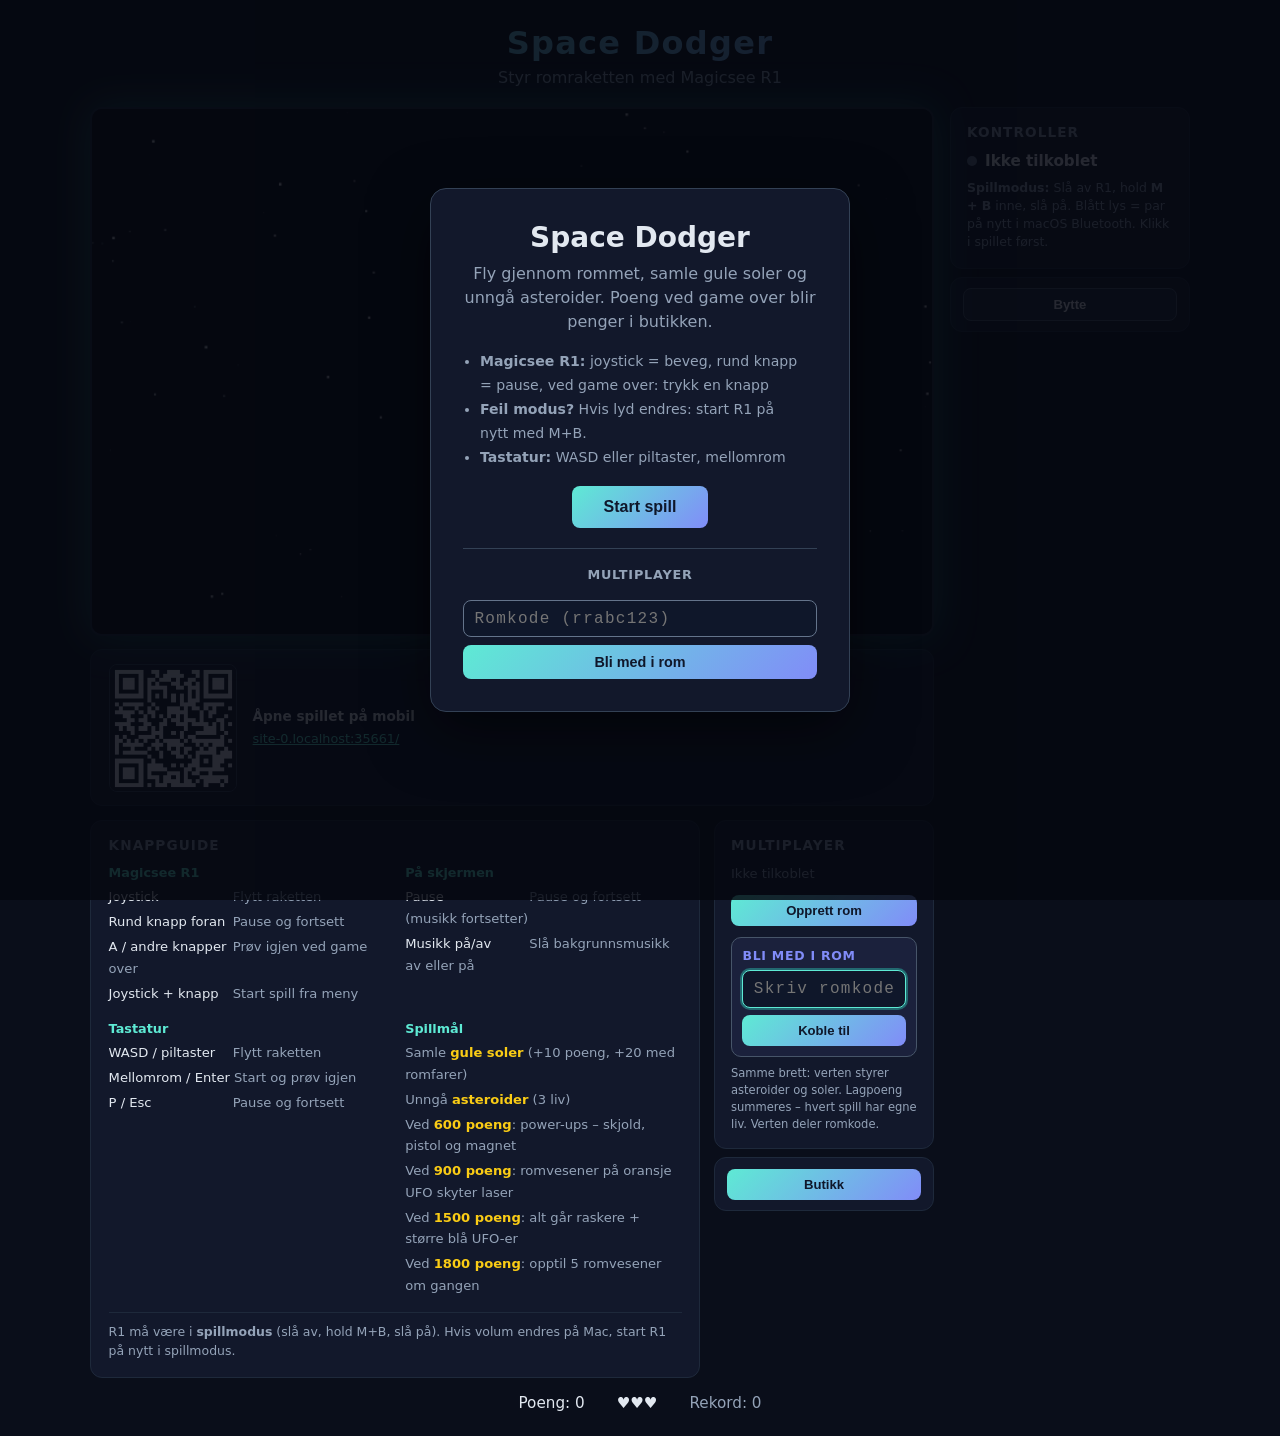
==== index.html @ a603c19e "Add power-ups from 600 points: shield, gun, and magnet. Falling pickups grant temporary shield, auto" ====
<!DOCTYPE html>
<html lang="no">
<head>
  <meta charset="UTF-8" />
  <meta name="viewport" content="width=device-width, initial-scale=1.0" />
  <title>Space Dodger – Magicsee R1</title>
  <link rel="stylesheet" href="style.css" />
</head>
<body>
  <div id="app">
    <header>
      <h1>Space Dodger</h1>
      <p class="tagline">Styr romraketten med Magicsee R1</p>
    </header>

    <div class="game-wrap">
      <div class="game-column">
        <div class="canvas-stage">
          <canvas id="game" width="800" height="500" aria-label="Spillflate"></canvas>
          <div id="touch-controls" class="touch-controls" aria-label="Touch-kontroller">
            <div class="touch-cluster touch-cluster-corner">
              <button type="button" class="touch-btn" data-dir="up" aria-label="Opp">↑</button>
              <button type="button" class="touch-btn" data-dir="left" aria-label="Venstre">←</button>
              <button type="button" class="touch-btn" data-dir="right" aria-label="Høyre">→</button>
              <button type="button" class="touch-btn" data-dir="down" aria-label="Ned">↓</button>
            </div>
          </div>
          <div class="canvas-controls">
            <button id="music-btn" type="button" class="canvas-btn hidden" aria-label="Slå av musikk">Musikk på</button>
            <button id="pause-btn" type="button" class="canvas-btn hidden" aria-label="Pause spill">Pause</button>
          </div>
        </div>

        <section class="qr-section" aria-label="QR-kode til spillet">
          <canvas id="qr-canvas" width="128" height="128"></canvas>
          <img id="qr-img" class="qr-img hidden" width="128" height="128" alt="QR-kode til spillet" />
          <div class="qr-text">
            <p class="qr-title">Åpne spillet på mobil</p>
            <a id="game-url" class="qr-link" href="https://maxeengel.github.io/space-dodger/" target="_blank" rel="noopener">maxeengel.github.io/space-dodger</a>
          </div>
        </section>

        <div class="guide-mp-row">
        <section class="controls-guide" aria-label="Knappforklaring">
          <h2>Knappguide</h2>
          <div class="guide-grid">
            <div class="guide-block">
              <h3>Magicsee R1</h3>
              <ul>
                <li><span class="key">Joystick</span> Flytt raketten</li>
                <li><span class="key">Rund knapp foran</span> Pause og fortsett</li>
                <li><span class="key">A / andre knapper</span> Prøv igjen ved game over</li>
                <li><span class="key">Joystick + knapp</span> Start spill fra meny</li>
              </ul>
            </div>
            <div class="guide-block">
              <h3>På skjermen</h3>
              <ul>
                <li><span class="key">Pause</span> Pause og fortsett (musikk fortsetter)</li>
                <li><span class="key">Musikk på/av</span> Slå bakgrunnsmusikk av eller på</li>
              </ul>
            </div>
            <div class="guide-block">
              <h3>Tastatur</h3>
              <ul>
                <li><span class="key">WASD / piltaster</span> Flytt raketten</li>
                <li><span class="key">Mellomrom / Enter</span> Start og prøv igjen</li>
                <li><span class="key">P / Esc</span> Pause og fortsett</li>
              </ul>
            </div>
            <div class="guide-block touch-guide">
              <h3>iPad og mobil</h3>
              <ul>
                <li><span class="key">Nedre høyre hjørne</span> Fire piler (↑ ← → ↓)</li>
                <li>Vises automatisk på touch-skjerm</li>
                <li><span class="key">Bytte</span> Slå piler på/av på skjermen</li>
              </ul>
            </div>
            <div class="guide-block">
              <h3>Spillmål</h3>
              <ul>
                <li>Samle <strong>gule soler</strong> (+10 poeng, +20 med romfarer)</li>
                <li>Unngå <strong>asteroider</strong> (3 liv)</li>
                <li>Ved <strong>600 poeng</strong>: power-ups – skjold, pistol og magnet</li>
                <li>Ved <strong>900 poeng</strong>: romvesener på oransje UFO skyter laser</li>
                <li>Ved <strong>1500 poeng</strong>: alt går raskere + større blå UFO-er</li>
                <li>Ved <strong>1800 poeng</strong>: opptil 5 romvesener om gangen</li>
              </ul>
            </div>
          </div>
          <p class="guide-note">
            R1 må være i <strong>spillmodus</strong> (slå av, hold M+B, slå på). Hvis volum endres på Mac, start R1 på nytt i spillmodus.
          </p>
        </section>

        <div class="mp-shop-column">
        <aside class="multiplayer-panel panel" aria-label="Multiplayer">
          <h2>Multiplayer</h2>
          <p id="mp-status" class="mp-status">Ikke tilkoblet</p>
          <div class="mp-actions">
            <button id="mp-host-btn" type="button" class="mp-btn mp-btn-primary">Opprett rom</button>
          </div>
          <div id="mp-join-form" class="mp-join-form">
            <p class="mp-join-label">Bli med i rom</p>
            <input
              id="mp-room-input"
              type="text"
              placeholder="Skriv romkode (f.eks. rrabc123)"
              autocomplete="off"
              autocapitalize="off"
              spellcheck="false"
            />
            <button id="mp-connect-btn" type="button" class="mp-btn mp-btn-primary">Koble til</button>
          </div>
          <div id="mp-room-box" class="mp-room-box">
            <p class="mp-room-label">Din romkode:</p>
            <input id="mp-room-code-input" class="mp-room-code-input" type="text" readonly aria-label="Romkode" />
            <p id="mp-room-code" class="mp-room-code-fallback" aria-hidden="true">—</p>
            <button id="mp-copy-code-btn" type="button" class="mp-btn mp-btn-primary">Kopier romkode</button>
            <button id="mp-copy-btn" type="button" class="mp-btn">Kopier invitasjonslenke</button>
          </div>
          <button id="mp-leave-btn" type="button" class="mp-btn mp-btn-ghost hidden">Forlat rom</button>
          <p class="mp-hint">Samme brett: verten styrer asteroider og soler. Lagpoeng summeres – hvert spill har egne liv. Verten deler romkode.</p>
        </aside>
        <aside class="shop-panel panel" aria-label="Butikk">
          <button id="shop-open-btn" type="button" class="mp-btn mp-btn-primary">Butikk</button>
        </aside>
        </div>
        </div>
      </div>

      <div class="controller-column">
        <aside id="controller-panel" class="panel">
          <h2>Kontroller</h2>
          <div id="pad-status" class="status disconnected">
            <span class="dot"></span>
            <span id="pad-label">Ikke tilkoblet</span>
          </div>
          <p id="pad-warning" class="warning hidden"></p>
          <p id="pad-hint" class="hint">
            <strong>Spillmodus:</strong> Slå av R1, hold <strong>M + B</strong> inne, slå på.
            Blått lys = par på nytt i macOS Bluetooth. Klikk i spillet først.
          </p>
          <div id="pad-input" class="pad-input hidden">
            <div class="stick-viz">
              <div id="stick-dot"></div>
            </div>
            <div id="btn-row" class="btn-row"></div>
            <pre id="pad-debug" class="pad-debug"></pre>
          </div>
        </aside>
        <div class="touch-swap-panel panel" aria-label="Piler på skjerm">
          <button
            id="shop-swap-btn"
            type="button"
            class="mp-btn"
            aria-pressed="false"
            title="Slå på piltaster på spillskjermen"
          >
            Bytte
          </button>
        </div>
      </div>
    </div>

    <div id="shop-overlay" class="overlay hidden" aria-hidden="true">
      <div class="card shop-card">
        <h2>Butikk</h2>
        <p id="shop-intro" class="shop-intro">
          Kjøp rakettfarger og andre ting med penger fra dine egne poeng (i multiplayer telles kun det du samler).
        </p>
        <p class="shop-balance">Dine penger: <strong id="shop-coins">0</strong></p>
        <p id="shop-message" class="shop-message" role="status" aria-live="polite"></p>
        <ul id="shop-items-list" class="shop-items" aria-label="Varer"></ul>
        <button id="shop-close-btn" type="button" class="mp-btn shop-close-btn">Lukk</button>
      </div>
    </div>

    <div id="overlay" class="overlay">
      <div class="card">
        <h2 id="overlay-title">Space Dodger</h2>
        <p id="overlay-text">
          Fly gjennom rommet, samle gule soler og unngå asteroider. Poeng ved game over blir penger i butikken.
        </p>
        <ul class="controls-list">
          <li><strong>Magicsee R1:</strong> joystick = beveg, rund knapp = pause, ved game over: trykk en knapp</li>
          <li><strong>Feil modus?</strong> Hvis lyd endres: start R1 på nytt med M+B.</li>
          <li><strong>Tastatur:</strong> WASD eller piltaster, mellomrom</li>
        </ul>
        <button id="start-btn" type="button">Start spill</button>
        <div class="overlay-mp">
          <p class="overlay-mp-title">Multiplayer</p>
          <input
            id="mp-room-input-overlay"
            type="text"
            placeholder="Romkode (rrabc123)"
            autocomplete="off"
            autocapitalize="off"
            spellcheck="false"
          />
          <button id="mp-connect-btn-overlay" type="button" class="overlay-mp-btn">Bli med i rom</button>
        </div>
      </div>
    </div>

    <footer>
      <span id="score-display">Poeng: 0</span>
      <span id="lives-display">♥♥♥</span>
      <span id="high-display">Rekord: 0</span>
    </footer>
  </div>

  <script src="vendor/qrcode.min.js"></script>
  <script src="vendor/peerjs.min.js"></script>
  <script src="audio.js"></script>
  <script src="qr.js"></script>
  <script src="multiplayer.js"></script>
  <script src="shop.js?v=bruk"></script>
  <script src="game.js?v=powerups"></script>
</body>
</html>
---- style.css ----
* {
  box-sizing: border-box;
  margin: 0;
  padding: 0;
}

:root {
  --bg: #0a0e1a;
  --panel: #12182b;
  --accent: #5eead4;
  --accent-dim: #2dd4bf66;
  --danger: #f87171;
  --text: #e2e8f0;
  --muted: #94a3b8;
  --connected: #4ade80;
  --disconnected: #64748b;
}

body {
  font-family: "Segoe UI", system-ui, -apple-system, sans-serif;
  background: var(--bg);
  color: var(--text);
  min-height: 100vh;
  display: flex;
  justify-content: center;
  padding: 1.5rem;
}

#app {
  width: 100%;
  max-width: 1100px;
}

header {
  text-align: center;
  margin-bottom: 1.25rem;
}

header h1 {
  font-size: 2rem;
  font-weight: 700;
  letter-spacing: 0.04em;
  background: linear-gradient(135deg, var(--accent), #818cf8);
  -webkit-background-clip: text;
  -webkit-text-fill-color: transparent;
  background-clip: text;
}

.tagline {
  color: var(--muted);
  margin-top: 0.35rem;
}

.game-wrap {
  display: grid;
  grid-template-columns: 1fr 240px;
  gap: 1rem;
  align-items: start;
}

@media (max-width: 900px) {
  .game-wrap {
    grid-template-columns: 1fr;
  }
}

.game-column {
  display: flex;
  flex-direction: column;
  gap: 0.85rem;
}

.canvas-stage {
  position: relative;
  touch-action: manipulation;
}

.touch-controls {
  position: absolute;
  inset: 0;
  pointer-events: none;
  z-index: 2;
  display: none;
}

.touch-guide {
  display: none;
}

/* iPad, mobil og annen touch – også når Safari rapporterer «fine» peker */
.touch-ui .touch-controls,
.touch-ui .touch-guide {
  display: block;
}

/* Manuelt valg via Bytte-knappen */
.touch-arrows-on .touch-controls {
  display: block !important;
}

.touch-arrows-off .touch-controls {
  display: none !important;
}

.touch-arrows-off .touch-guide {
  display: none !important;
}

@media (hover: none), (pointer: coarse), (max-width: 1024px) {
  .touch-controls {
    display: block;
  }

  .touch-guide {
    display: block;
  }

  .touch-arrows-off .touch-controls,
  .touch-arrows-off .touch-guide {
    display: none !important;
  }
}

.touch-cluster {
  position: absolute;
  display: grid;
  grid-template-columns: repeat(3, 3.25rem);
  grid-template-rows: repeat(3, 3.25rem);
  gap: 0.35rem;
  pointer-events: auto;
}

.touch-cluster-corner {
  right: 10px;
  bottom: 10px;
}

@media (max-width: 600px) {
  .touch-cluster {
    grid-template-columns: repeat(3, 3.6rem);
    grid-template-rows: repeat(3, 3.6rem);
    gap: 0.4rem;
  }

  .touch-btn {
    width: 3.6rem;
    height: 3.6rem;
    font-size: 1.55rem;
  }

  .touch-cluster-corner {
    right: 8px;
    bottom: 8px;
  }
}

.touch-cluster .touch-btn[data-dir="up"] {
  grid-column: 2;
  grid-row: 1;
}

.touch-cluster .touch-btn[data-dir="left"] {
  grid-column: 1;
  grid-row: 2;
}

.touch-cluster .touch-btn[data-dir="right"] {
  grid-column: 3;
  grid-row: 2;
}

.touch-cluster .touch-btn[data-dir="down"] {
  grid-column: 2;
  grid-row: 3;
}

.touch-btn {
  width: 3.25rem;
  height: 3.25rem;
  padding: 0;
  font-size: 1.45rem;
  line-height: 1;
  font-weight: 700;
  color: #e2e8f0;
  background: rgba(15, 23, 42, 0.72);
  border: 2px solid rgba(94, 234, 212, 0.45);
  border-radius: 12px;
  cursor: pointer;
  touch-action: manipulation;
  user-select: none;
  -webkit-user-select: none;
  backdrop-filter: blur(4px);
  box-shadow: 0 2px 12px rgba(0, 0, 0, 0.35);
}

.touch-btn:active,
.touch-btn.is-pressed {
  background: rgba(94, 234, 212, 0.25);
  border-color: var(--accent);
  color: #fff;
}

.qr-section {
  display: flex;
  align-items: center;
  gap: 1rem;
  background: var(--panel);
  border: 1px solid #1e293b;
  border-radius: 12px;
  padding: 0.85rem 1.1rem;
}

#qr-canvas,
.qr-img {
  flex-shrink: 0;
  border-radius: 8px;
  border: 1px solid #334155;
  display: block;
}

#qr-canvas.hidden,
.qr-img.hidden {
  display: none;
}

.qr-title {
  font-size: 0.85rem;
  font-weight: 600;
  color: var(--text);
  margin-bottom: 0.25rem;
}

.qr-link {
  font-size: 0.8rem;
  color: var(--accent);
  word-break: break-all;
}

.qr-link:hover {
  text-decoration: underline;
}

.guide-mp-row {
  display: grid;
  grid-template-columns: 1fr 220px;
  gap: 0.85rem;
  align-items: start;
}

@media (max-width: 900px) {
  .guide-mp-row {
    grid-template-columns: 1fr;
  }
}

.controls-guide {
  background: var(--panel);
  border: 1px solid #1e293b;
  border-radius: 12px;
  padding: 1rem 1.1rem;
}

.multiplayer-panel h2 {
  font-size: 0.85rem;
  text-transform: uppercase;
  letter-spacing: 0.08em;
  color: var(--muted);
  margin-bottom: 0.6rem;
}

.mp-status {
  font-size: 0.82rem;
  color: var(--muted);
  margin-bottom: 0.75rem;
  line-height: 1.4;
}

.mp-status.connected {
  color: var(--connected);
}

.mp-status.waiting {
  color: #fbbf24;
}

.mp-status.error {
  color: var(--danger);
}

.mp-actions {
  display: flex;
  flex-direction: column;
  gap: 0.45rem;
  margin-bottom: 0.65rem;
}

.mp-btn {
  width: 100%;
  padding: 0.5rem 0.75rem;
  font-size: 0.82rem;
  font-weight: 600;
  border-radius: 8px;
  border: 1px solid #475569;
  background: #1e293b;
  color: var(--text);
  cursor: pointer;
}

.mp-btn:hover {
  border-color: var(--accent);
}

.mp-btn-primary {
  background: linear-gradient(135deg, var(--accent), #818cf8);
  color: #0f172a;
  border: none;
}

.mp-btn-ghost {
  background: transparent;
  margin-top: 0.35rem;
}

.mp-join-form {
  display: flex;
  flex-direction: column;
  gap: 0.45rem;
  margin-bottom: 0.5rem;
  padding: 0.65rem;
  background: rgba(129, 140, 248, 0.08);
  border: 1px solid #475569;
  border-radius: 10px;
}

.mp-join-label {
  font-size: 0.78rem;
  font-weight: 600;
  color: #818cf8;
  text-transform: uppercase;
  letter-spacing: 0.06em;
}

.mp-join-form input {
  padding: 0.55rem 0.65rem;
  border-radius: 8px;
  border: 1px solid #64748b;
  background: #0f172a;
  color: var(--text);
  font-size: 1rem;
  font-family: ui-monospace, monospace;
  letter-spacing: 0.08em;
  pointer-events: auto;
}

.mp-join-form input:focus {
  outline: none;
  border-color: var(--accent);
  box-shadow: 0 0 0 2px var(--accent-dim);
}

.mp-room-box {
  display: none;
  flex-direction: column;
  gap: 0.5rem;
  margin: 0.65rem 0;
  padding: 0.75rem;
  background: rgba(94, 234, 212, 0.08);
  border: 2px solid var(--accent);
  border-radius: 10px;
}

.mp-room-label {
  font-size: 0.78rem;
  font-weight: 600;
  color: var(--accent);
  text-transform: uppercase;
  letter-spacing: 0.06em;
}

.mp-room-code-input {
  width: 100%;
  padding: 0.55rem 0.65rem;
  font-size: 1.35rem;
  font-weight: 700;
  font-family: ui-monospace, monospace;
  text-align: center;
  letter-spacing: 0.12em;
  color: var(--accent);
  background: #0f172a;
  border: 1px solid #475569;
  border-radius: 8px;
  cursor: text;
}

.mp-room-code-fallback {
  display: none;
}

.mp-hint {
  font-size: 0.72rem;
  color: var(--muted);
  line-height: 1.45;
  margin-top: 0.5rem;
}

.hidden {
  display: none !important;
}

.controls-guide h2 {
  font-size: 0.85rem;
  text-transform: uppercase;
  letter-spacing: 0.08em;
  color: var(--muted);
  margin-bottom: 0.75rem;
}

.guide-grid {
  display: grid;
  grid-template-columns: repeat(2, 1fr);
  gap: 0.85rem 1.25rem;
}

@media (max-width: 600px) {
  .guide-grid {
    grid-template-columns: 1fr;
  }
}

.guide-block h3 {
  font-size: 0.8rem;
  color: var(--accent);
  margin-bottom: 0.4rem;
  font-weight: 600;
}

.guide-block ul {
  list-style: none;
  font-size: 0.82rem;
  color: var(--muted);
  line-height: 1.65;
}

.guide-block li {
  margin-bottom: 0.2rem;
}

.guide-block .key {
  display: inline-block;
  min-width: 7.5rem;
  color: var(--text);
  font-weight: 500;
}

.guide-block strong {
  color: #facc15;
  font-weight: 600;
}

.guide-note {
  margin-top: 0.75rem;
  padding-top: 0.65rem;
  border-top: 1px solid #1e293b;
  font-size: 0.78rem;
  color: var(--muted);
  line-height: 1.5;
}

#game {
  width: 100%;
  height: auto;
  display: block;
  border-radius: 12px;
  border: 2px solid #1e293b;
  background: #050810;
  box-shadow: 0 0 40px var(--accent-dim);
}

.canvas-controls {
  position: absolute;
  top: 10px;
  right: 10px;
  z-index: 4;
  display: flex;
  gap: 0.4rem;
}

.canvas-btn {
  padding: 0.4rem 0.75rem;
  font-size: 0.8rem;
  font-weight: 600;
  color: var(--text);
  background: rgba(15, 23, 42, 0.85);
  border: 1px solid #475569;
  border-radius: 8px;
  cursor: pointer;
  backdrop-filter: blur(4px);
}

.canvas-btn:hover {
  background: rgba(30, 41, 59, 0.95);
  border-color: var(--accent);
}

.canvas-btn.hidden {
  display: none;
}

.canvas-btn.muted {
  opacity: 0.65;
  border-color: #64748b;
}

.panel {
  background: var(--panel);
  border-radius: 12px;
  padding: 1rem;
  border: 1px solid #1e293b;
}

.panel h2 {
  font-size: 0.85rem;
  text-transform: uppercase;
  letter-spacing: 0.08em;
  color: var(--muted);
  margin-bottom: 0.75rem;
}

.status {
  display: flex;
  align-items: center;
  gap: 0.5rem;
  font-weight: 600;
  font-size: 0.95rem;
}

.status .dot {
  width: 10px;
  height: 10px;
  border-radius: 50%;
  background: var(--disconnected);
}

.status.connected .dot {
  background: var(--connected);
  box-shadow: 0 0 8px var(--connected);
}

.status.connected {
  color: var(--connected);
}

.hint {
  font-size: 0.78rem;
  color: var(--muted);
  margin-top: 0.6rem;
  line-height: 1.45;
}

.warning {
  font-size: 0.78rem;
  color: #fbbf24;
  background: rgba(251, 191, 36, 0.12);
  border: 1px solid rgba(251, 191, 36, 0.35);
  border-radius: 8px;
  padding: 0.5rem 0.6rem;
  margin-top: 0.6rem;
  line-height: 1.45;
}

.warning.hidden {
  display: none;
}

.pad-debug {
  font-size: 0.62rem;
  color: var(--muted);
  margin-top: 0.5rem;
  white-space: pre-wrap;
  word-break: break-all;
  line-height: 1.35;
  max-height: 72px;
  overflow: auto;
}

.pad-input {
  margin-top: 1rem;
}

.pad-input.hidden {
  display: none;
}

.stick-viz {
  width: 100px;
  height: 100px;
  margin: 0 auto 0.75rem;
  border-radius: 50%;
  border: 2px solid #334155;
  position: relative;
  background: #0f172a;
}

#stick-dot {
  width: 18px;
  height: 18px;
  border-radius: 50%;
  background: var(--accent);
  position: absolute;
  left: 50%;
  top: 50%;
  transform: translate(-50%, -50%);
  box-shadow: 0 0 12px var(--accent);
  transition: left 0.05s, top 0.05s;
}

.btn-row {
  display: flex;
  flex-wrap: wrap;
  gap: 0.35rem;
  justify-content: center;
}

.btn-pill {
  font-size: 0.65rem;
  padding: 0.2rem 0.45rem;
  border-radius: 4px;
  background: #1e293b;
  color: var(--muted);
}

.btn-pill.active {
  background: var(--accent);
  color: #0f172a;
}

footer {
  display: flex;
  justify-content: center;
  gap: 2rem;
  margin-top: 1rem;
  font-size: 0.95rem;
  color: var(--muted);
}

footer span strong,
#score-display,
#lives-display {
  color: var(--text);
}

#lives-display .bonus-life-heart {
  color: #fbbf24;
  text-shadow: 0 0 8px rgba(251, 191, 36, 0.55);
}

.shop-swatch-pilot {
  background: radial-gradient(circle at 50% 38%, #fcd9b6 0%, #fcd9b6 28%, #38bdf8 32%, #0c4a6e 100%);
  position: relative;
}

.shop-swatch-pilot::after {
  content: "";
  position: absolute;
  inset: 22% 28% 38% 28%;
  border-radius: 50%;
  background: #fcd9b6;
  box-shadow:
    -5px -2px 0 -2px #fff,
    5px -2px 0 -2px #fff,
    0 3px 0 -1px #c2410c;
}

.overlay {
  position: fixed;
  inset: 0;
  background: rgba(5, 8, 16, 0.85);
  display: flex;
  align-items: center;
  justify-content: center;
  z-index: 10;
  pointer-events: none;
}

.overlay .card {
  pointer-events: auto;
}

.mp-shop-column {
  display: flex;
  flex-direction: column;
  gap: 0.5rem;
}

.shop-panel {
  padding: 0.65rem 0.75rem;
}

.controller-column {
  display: flex;
  flex-direction: column;
  gap: 0.5rem;
}

.touch-swap-panel {
  padding: 0.65rem 0.75rem;
}

.touch-swap-panel .mp-btn {
  width: 100%;
}

.multiplayer-panel {
  position: relative;
  z-index: 5;
}

.shop-card {
  max-width: 420px;
  max-height: 90vh;
  overflow-y: auto;
  text-align: left;
}

.shop-intro {
  font-size: 0.9rem;
  margin-bottom: 0.75rem;
}

.shop-balance {
  font-size: 0.95rem;
  margin-bottom: 1rem;
  color: var(--text);
}

.shop-balance strong {
  color: #fbbf24;
}

.shop-items {
  list-style: none;
  margin: 0 0 1.25rem;
  padding: 0;
  display: flex;
  flex-direction: column;
  gap: 0.5rem;
}

.shop-message {
  font-size: 0.82rem;
  color: #5eead4;
  margin: -0.35rem 0 0.75rem;
  min-height: 1.2em;
}

.shop-message-error {
  color: #f87171;
}

.shop-section-label {
  font-size: 0.75rem;
  font-weight: 700;
  text-transform: uppercase;
  letter-spacing: 0.07em;
  color: #818cf8;
  padding: 0.35rem 0 0.15rem;
  list-style: none;
}

.shop-item {
  display: grid;
  grid-template-columns: 40px 1fr auto;
  grid-template-rows: auto auto auto;
  gap: 0.2rem 0.65rem;
  padding: 0.65rem 0.75rem;
  background: rgba(15, 23, 42, 0.6);
  border: 1px solid #334155;
  border-radius: 10px;
  font-size: 0.88rem;
  align-items: center;
}

.shop-item-equipped {
  border-color: var(--accent);
  box-shadow: 0 0 0 1px var(--accent-dim);
}

.shop-swatch {
  width: 36px;
  height: 36px;
  border-radius: 50%;
  border: 2px solid #334155;
  grid-row: 1 / span 3;
  align-self: center;
}

.shop-swatch-life {
  display: flex;
  align-items: center;
  justify-content: center;
  background: rgba(248, 113, 113, 0.2);
  color: #f87171;
  font-size: 1.1rem;
  line-height: 1;
}

.shop-item-name {
  font-weight: 600;
  grid-column: 2;
  grid-row: 1;
}

.shop-item-price {
  color: #fbbf24;
  font-weight: 600;
  grid-column: 2;
  grid-row: 2;
  font-size: 0.82rem;
}

.shop-item-tag {
  grid-column: 2;
  grid-row: 3;
  font-size: 0.78rem;
  color: var(--muted);
}

.shop-item-btn {
  grid-column: 3;
  grid-row: 1 / span 3;
  align-self: center;
  width: auto;
  min-width: 5.5rem;
  padding: 0.45rem 0.65rem;
  font-size: 0.78rem;
}

.shop-item-btn:disabled {
  opacity: 0.55;
  cursor: default;
}

.shop-close-btn {
  width: 100%;
}

.overlay.hidden {
  display: none;
}

.card {
  background: var(--panel);
  border: 1px solid #334155;
  border-radius: 16px;
  padding: 2rem;
  max-width: 420px;
  text-align: center;
  box-shadow: 0 20px 60px rgba(0, 0, 0, 0.5);
}

.card h2 {
  font-size: 1.75rem;
  margin-bottom: 0.5rem;
}

.card p {
  color: var(--muted);
  margin-bottom: 1rem;
  line-height: 1.5;
}

.controls-list {
  text-align: left;
  font-size: 0.88rem;
  color: var(--muted);
  margin: 0 auto 1rem;
  max-width: 320px;
  line-height: 1.7;
}

.overlay-mp {
  margin-top: 1.25rem;
  padding-top: 1rem;
  border-top: 1px solid #334155;
}

.overlay-mp-title {
  font-size: 0.8rem;
  font-weight: 600;
  color: #818cf8;
  text-transform: uppercase;
  letter-spacing: 0.06em;
  margin-bottom: 0.5rem;
}

.overlay-mp input {
  width: 100%;
  padding: 0.55rem 0.65rem;
  margin-bottom: 0.5rem;
  border-radius: 8px;
  border: 1px solid #64748b;
  background: #0f172a;
  color: var(--text);
  font-size: 1rem;
  font-family: ui-monospace, monospace;
  letter-spacing: 0.08em;
  box-sizing: border-box;
}

.overlay-mp input:focus {
  outline: none;
  border-color: var(--accent);
}

.overlay-mp-btn {
  width: 100%;
  padding: 0.55rem 1rem;
  font-size: 0.9rem;
  font-weight: 600;
  border: none;
  border-radius: 8px;
  cursor: pointer;
  background: linear-gradient(135deg, var(--accent), #818cf8);
  color: #0f172a;
}

#start-btn {
  background: linear-gradient(135deg, var(--accent), #818cf8);
  color: #0f172a;
  border: none;
  padding: 0.75rem 2rem;
  font-size: 1rem;
  font-weight: 700;
  border-radius: 8px;
  cursor: pointer;
}

#start-btn:hover {
  filter: brightness(1.1);
}
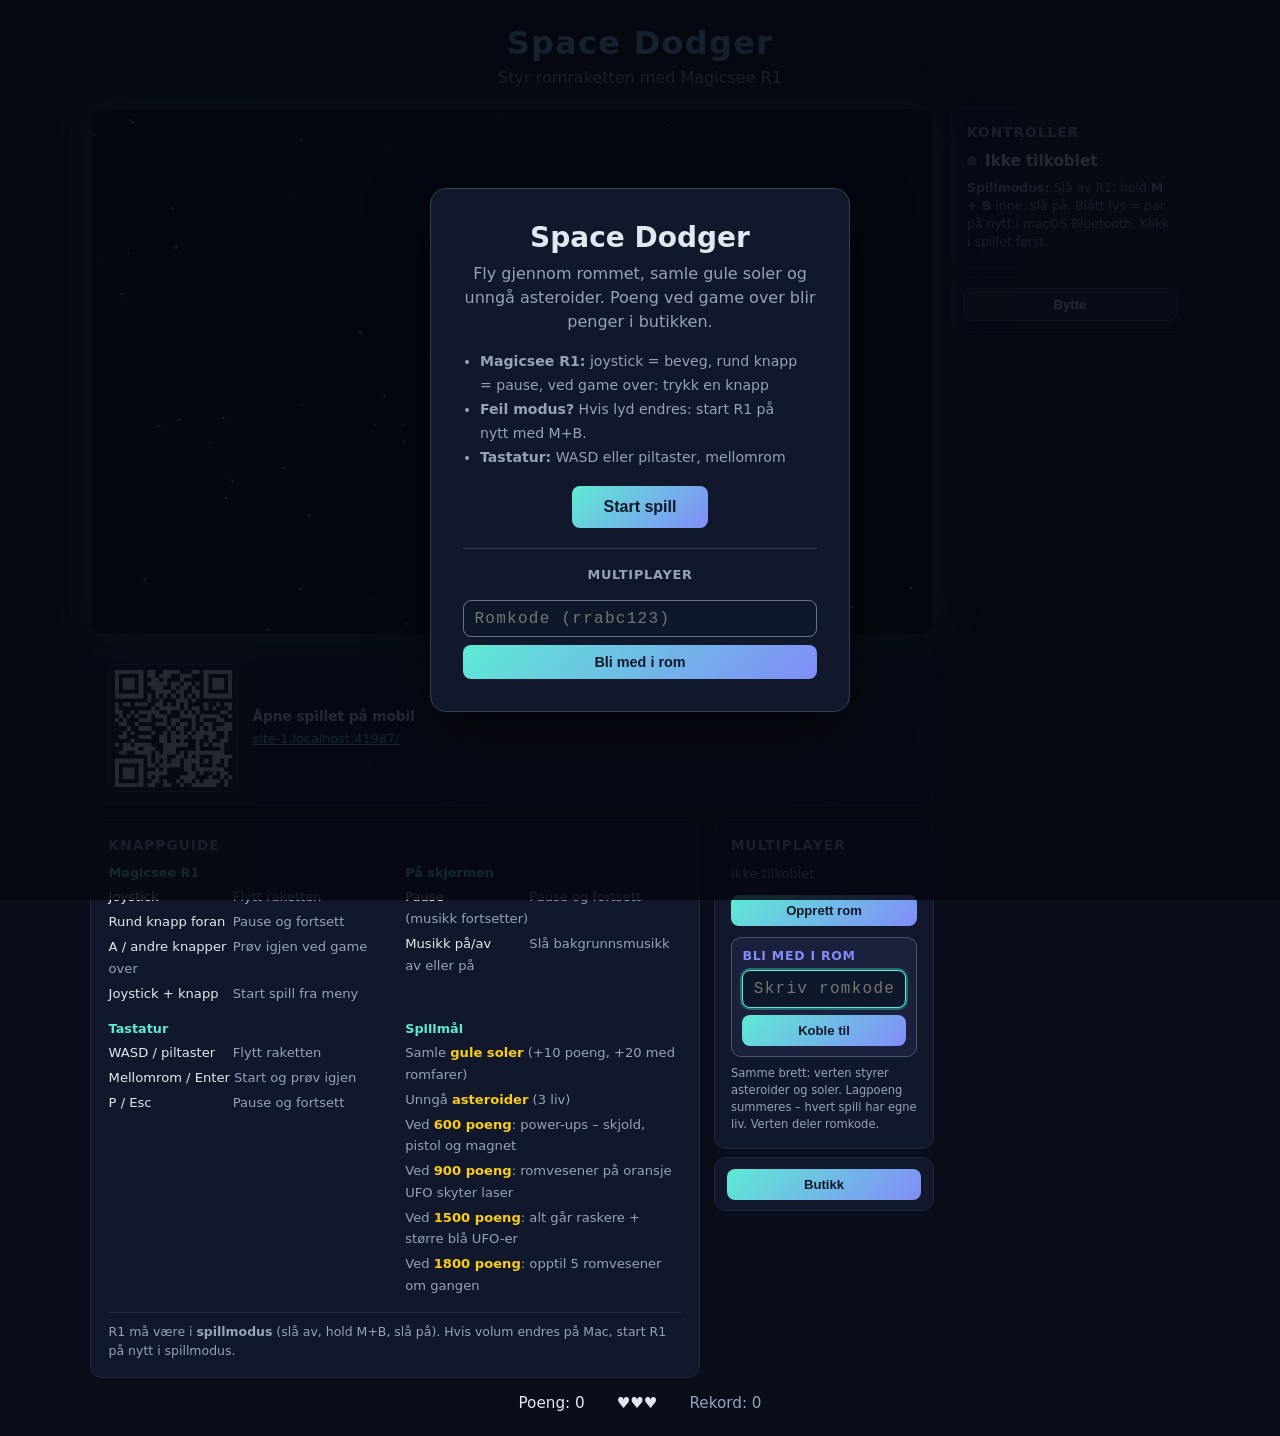
==== commit 6157666e: "Show shield, gun, and magnet power-ups with emoji icons. Replace letter labels with 🛡️ 🔫 🧲 on pickup" ====
--- a/index.html
+++ b/index.html
@@ -216,6 +216,6 @@
   <script src="qr.js"></script>
   <script src="multiplayer.js"></script>
   <script src="shop.js?v=bruk"></script>
-  <script src="game.js?v=powerups"></script>
+  <script src="game.js?v=poweremoji"></script>
 </body>
 </html>
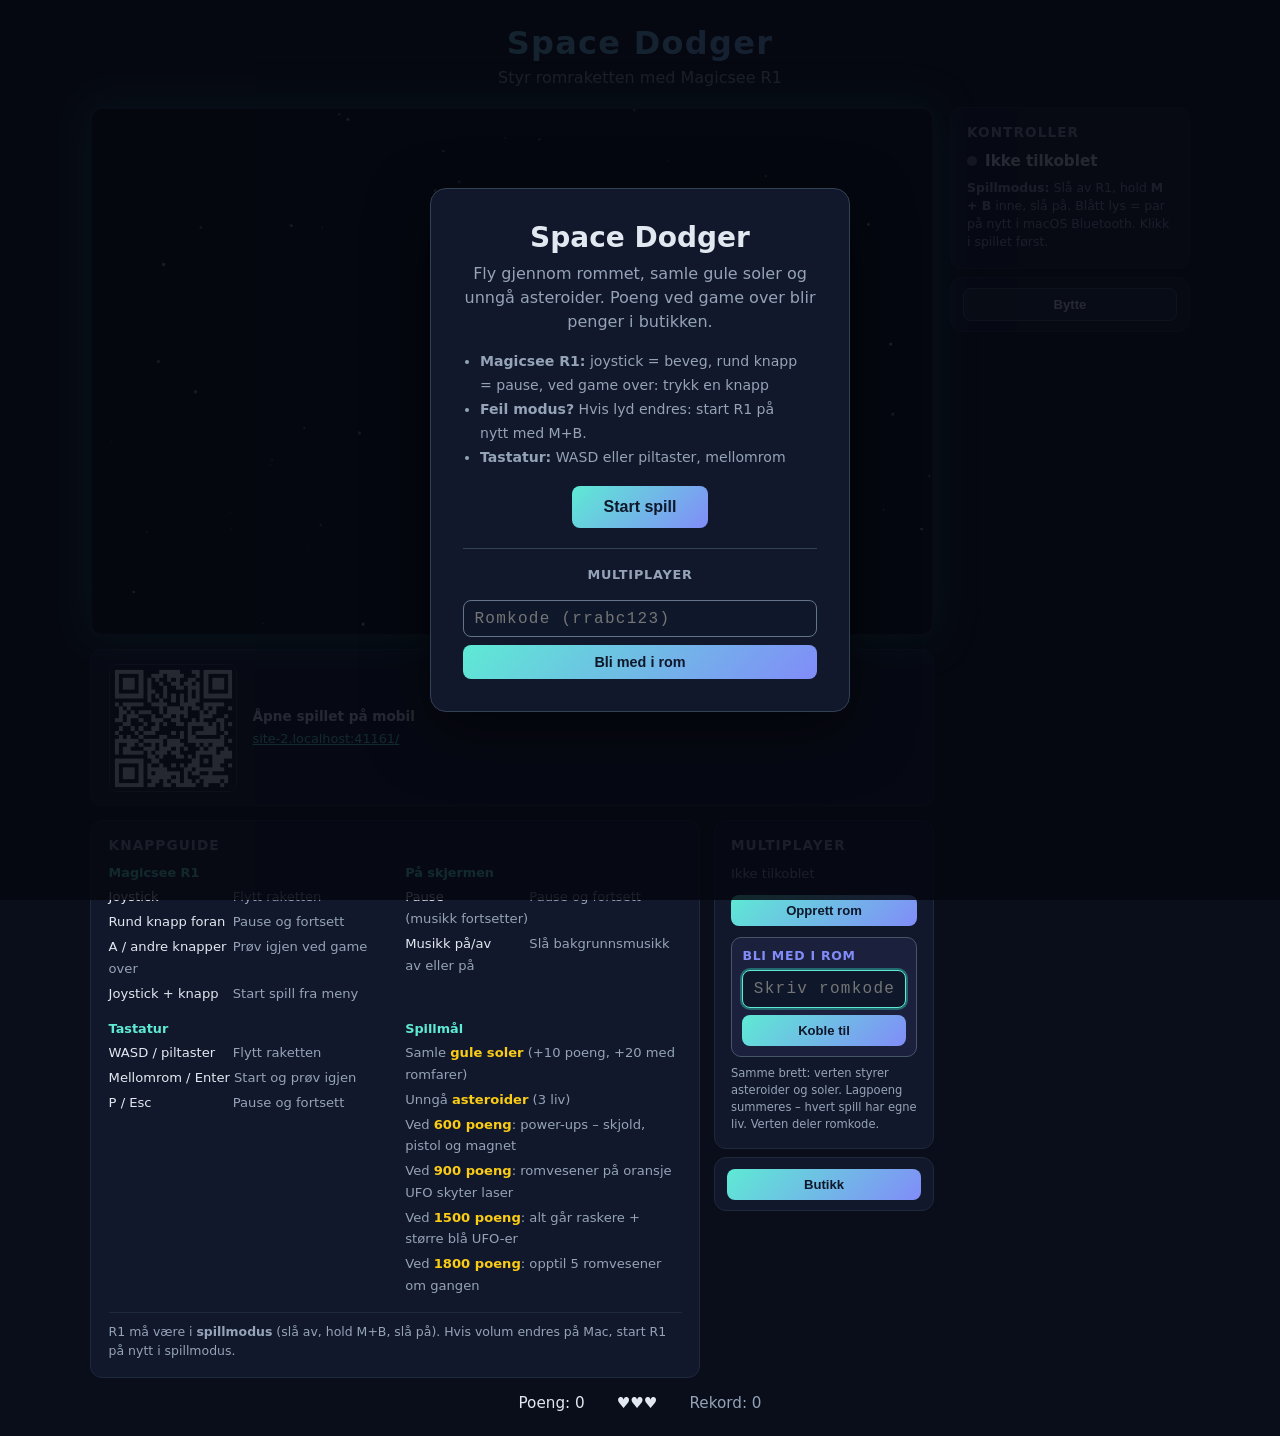
==== commit 597cec7f: "Fix Magicsee R1 steering by preferring stick axes 0/1. Stop other noisy axes and touch UI from overr" ====
--- a/index.html
+++ b/index.html
@@ -216,6 +216,6 @@
   <script src="qr.js"></script>
   <script src="multiplayer.js"></script>
   <script src="shop.js?v=bruk"></script>
-  <script src="game.js?v=poweremoji"></script>
+  <script src="game.js?v=r1fix"></script>
 </body>
 </html>
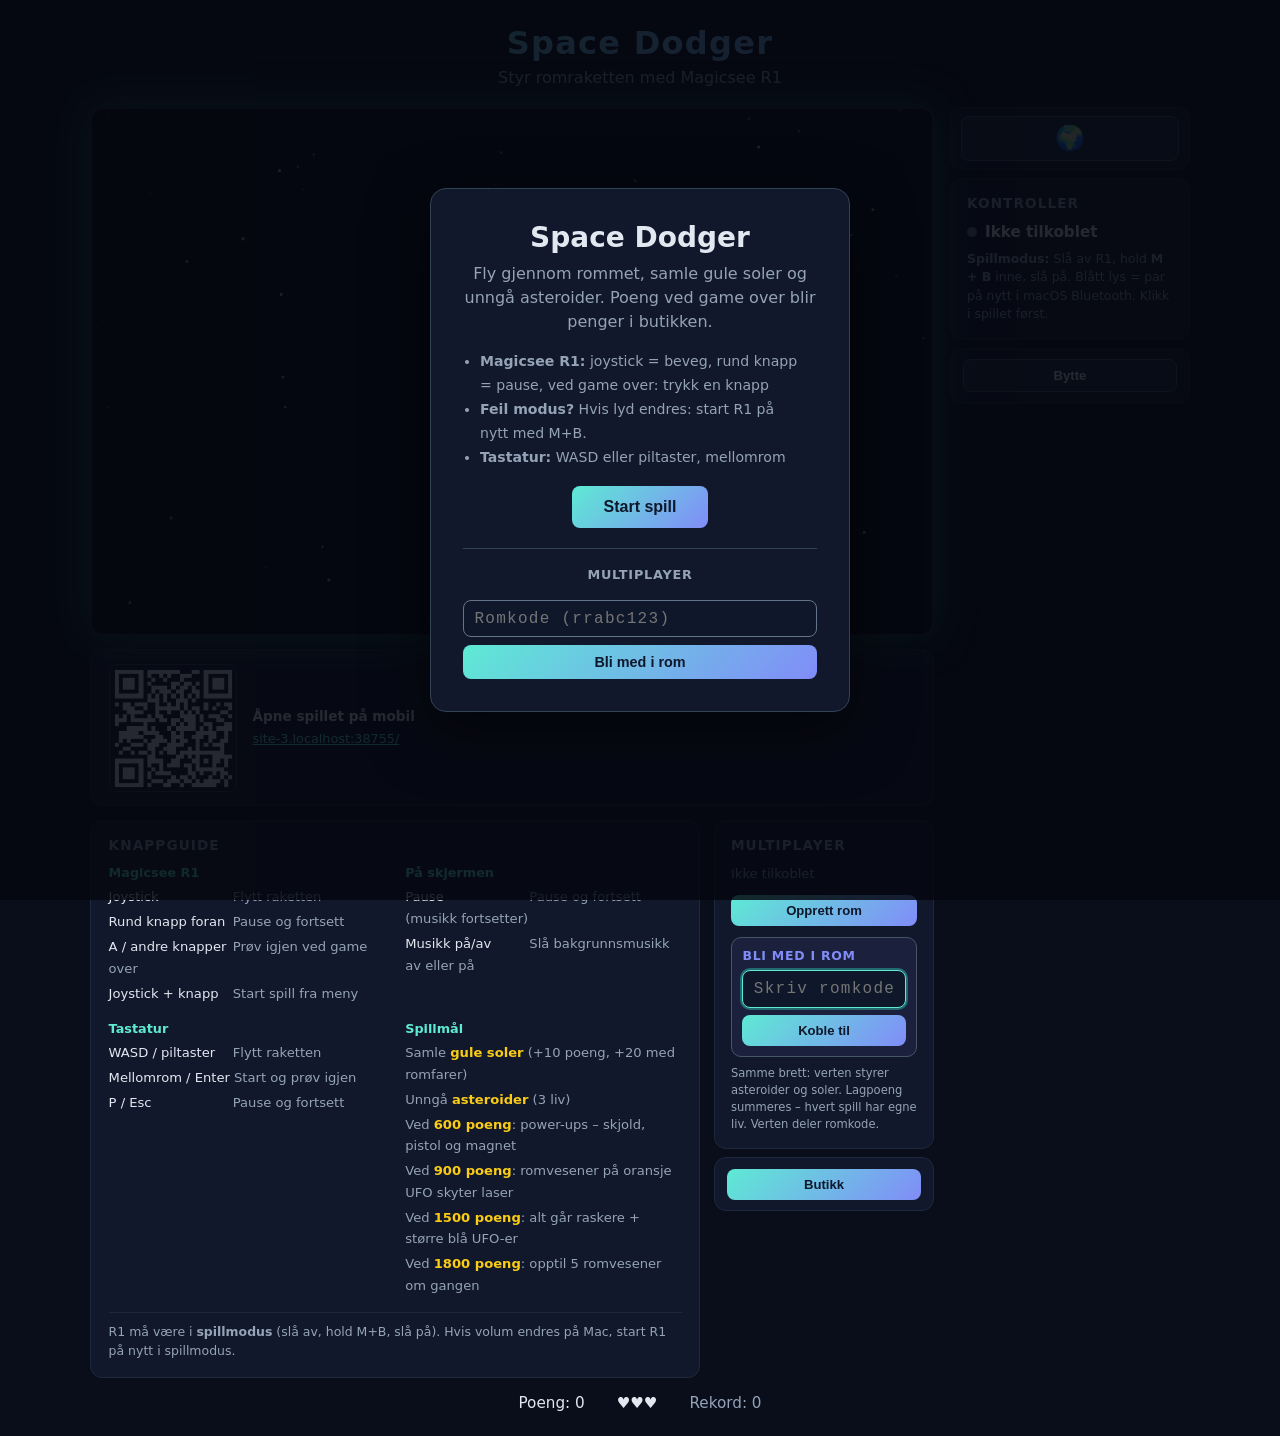
==== commit 7add0b09: "Add globe button above the Magicsee R1 controller panel. Opens the public game URL in a new tab when" ====
--- a/index.html
+++ b/index.html
@@ -130,6 +130,17 @@
       </div>
 
       <div class="controller-column">
+        <div class="globe-panel panel" aria-label="Verden">
+          <button
+            id="globe-btn"
+            type="button"
+            class="mp-btn globe-btn"
+            title="Åpne spillet på nettet"
+            aria-label="Åpne spillet på nettet"
+          >
+            🌍
+          </button>
+        </div>
         <aside id="controller-panel" class="panel">
           <h2>Kontroller</h2>
           <div id="pad-status" class="status disconnected">
--- a/style.css
+++ b/style.css
@@ -702,6 +702,17 @@
   gap: 0.5rem;
 }
 
+.globe-panel {
+  padding: 0.5rem 0.65rem;
+}
+
+.globe-btn {
+  width: 100%;
+  font-size: 1.5rem;
+  line-height: 1.2;
+  padding: 0.45rem 0.5rem;
+}
+
 .touch-swap-panel {
   padding: 0.65rem 0.75rem;
 }
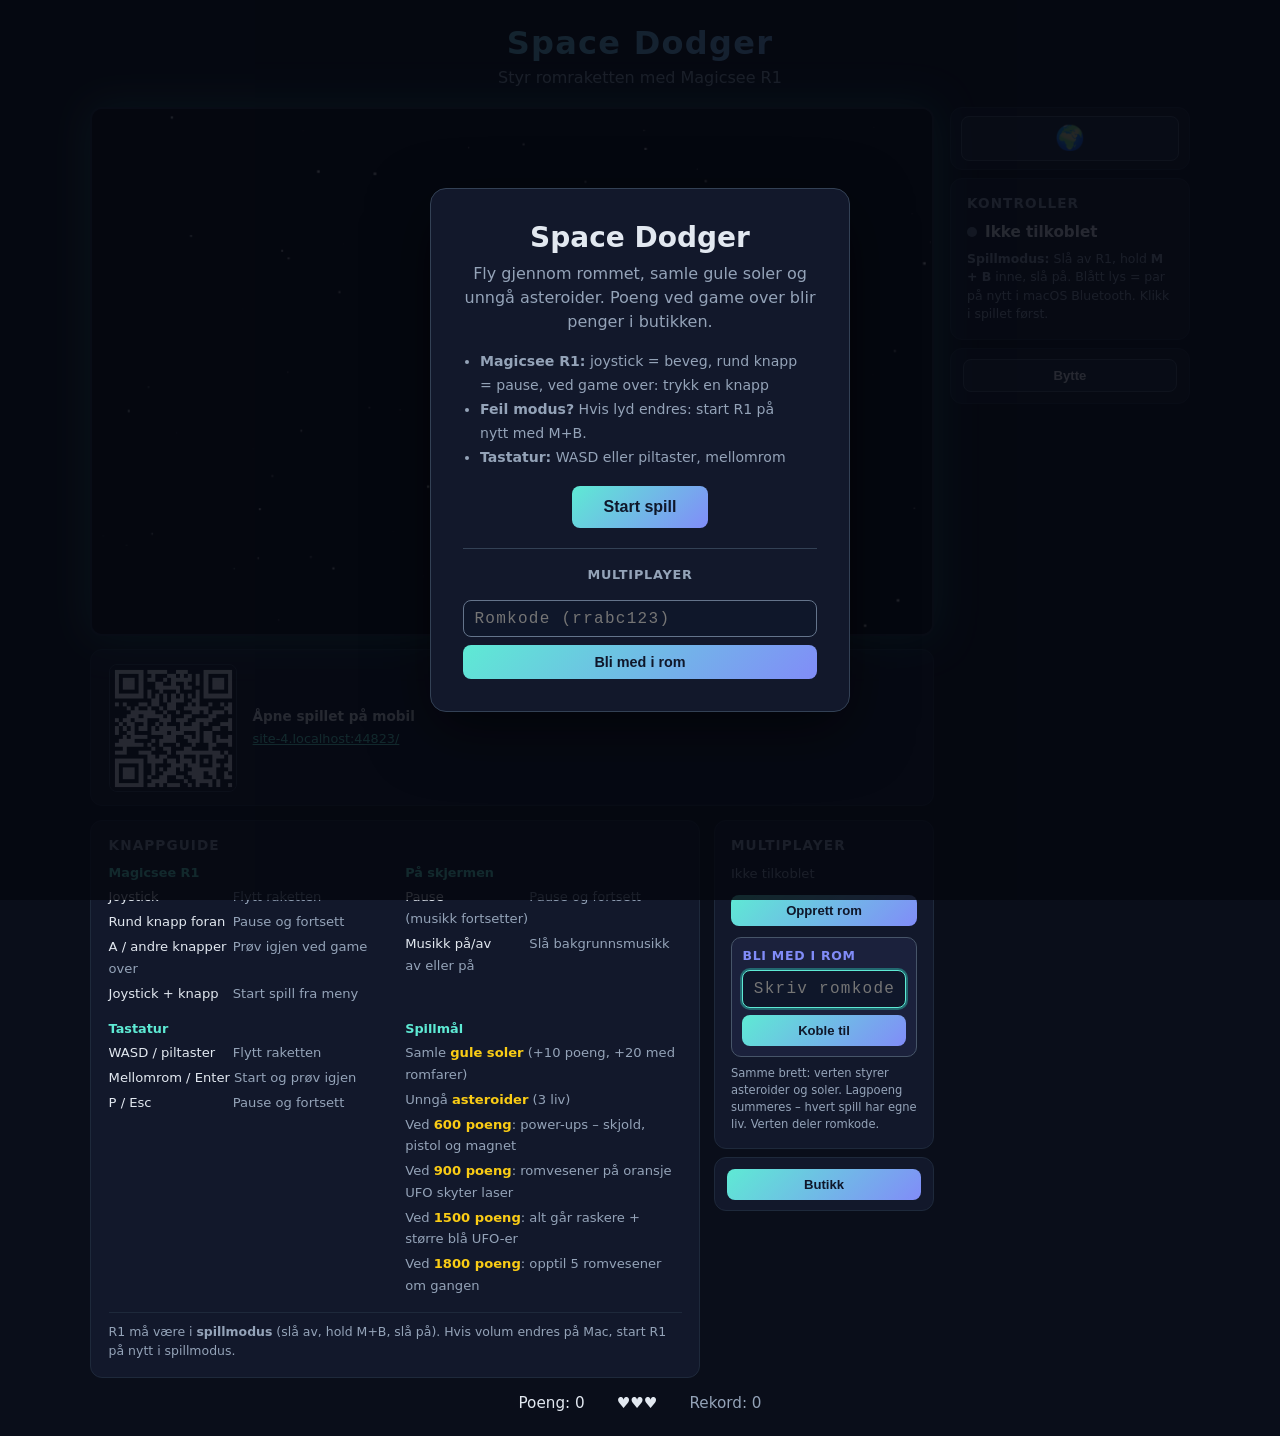
==== commit 840cfb16: "Cycle UI language no → en → el with the globe button. Add i18n strings for page, shop, multiplayer, " ====
--- a/index.html
+++ b/index.html
@@ -3,152 +3,155 @@
 <head>
   <meta charset="UTF-8" />
   <meta name="viewport" content="width=device-width, initial-scale=1.0" />
-  <title>Space Dodger – Magicsee R1</title>
+  <title data-i18n="docTitle">Space Dodger – Magicsee R1</title>
   <link rel="stylesheet" href="style.css" />
 </head>
 <body>
   <div id="app">
     <header>
       <h1>Space Dodger</h1>
-      <p class="tagline">Styr romraketten med Magicsee R1</p>
+      <p class="tagline" data-i18n="tagline">Styr romraketten med Magicsee R1</p>
     </header>
 
     <div class="game-wrap">
       <div class="game-column">
         <div class="canvas-stage">
-          <canvas id="game" width="800" height="500" aria-label="Spillflate"></canvas>
-          <div id="touch-controls" class="touch-controls" aria-label="Touch-kontroller">
+          <canvas id="game" width="800" height="500" data-i18n-aria="ariaGame" aria-label="Spillflate"></canvas>
+          <div id="touch-controls" class="touch-controls" data-i18n-aria="ariaTouch" aria-label="Touch-kontroller">
             <div class="touch-cluster touch-cluster-corner">
-              <button type="button" class="touch-btn" data-dir="up" aria-label="Opp">↑</button>
-              <button type="button" class="touch-btn" data-dir="left" aria-label="Venstre">←</button>
-              <button type="button" class="touch-btn" data-dir="right" aria-label="Høyre">→</button>
-              <button type="button" class="touch-btn" data-dir="down" aria-label="Ned">↓</button>
+              <button type="button" class="touch-btn" data-dir="up" data-i18n-aria="ariaUp" aria-label="Opp">↑</button>
+              <button type="button" class="touch-btn" data-dir="left" data-i18n-aria="ariaLeft" aria-label="Venstre">←</button>
+              <button type="button" class="touch-btn" data-dir="right" data-i18n-aria="ariaRight" aria-label="Høyre">→</button>
+              <button type="button" class="touch-btn" data-dir="down" data-i18n-aria="ariaDown" aria-label="Ned">↓</button>
             </div>
           </div>
           <div class="canvas-controls">
-            <button id="music-btn" type="button" class="canvas-btn hidden" aria-label="Slå av musikk">Musikk på</button>
-            <button id="pause-btn" type="button" class="canvas-btn hidden" aria-label="Pause spill">Pause</button>
-          </div>
-        </div>
-
-        <section class="qr-section" aria-label="QR-kode til spillet">
+            <button id="music-btn" type="button" class="canvas-btn hidden" data-i18n="musicOn" data-i18n-aria="musicAriaOn" aria-label="Slå av musikk">Musikk på</button>
+            <button id="pause-btn" type="button" class="canvas-btn hidden" data-i18n="pause" data-i18n-aria="pauseAria" aria-label="Pause spill">Pause</button>
+          </div>
+        </div>
+
+        <section class="qr-section" data-i18n-aria="ariaQr" aria-label="QR-kode til spillet">
           <canvas id="qr-canvas" width="128" height="128"></canvas>
-          <img id="qr-img" class="qr-img hidden" width="128" height="128" alt="QR-kode til spillet" />
+          <img id="qr-img" class="qr-img hidden" width="128" height="128" data-i18n-alt="qrAlt" alt="QR-kode til spillet" />
           <div class="qr-text">
-            <p class="qr-title">Åpne spillet på mobil</p>
+            <p class="qr-title" data-i18n="qrTitle">Åpne spillet på mobil</p>
             <a id="game-url" class="qr-link" href="https://maxeengel.github.io/space-dodger/" target="_blank" rel="noopener">maxeengel.github.io/space-dodger</a>
           </div>
         </section>
 
         <div class="guide-mp-row">
-        <section class="controls-guide" aria-label="Knappforklaring">
-          <h2>Knappguide</h2>
+        <section class="controls-guide" data-i18n-aria="ariaGuide" aria-label="Knappforklaring">
+          <h2 data-i18n="guideTitle">Knappguide</h2>
           <div class="guide-grid">
             <div class="guide-block">
-              <h3>Magicsee R1</h3>
-              <ul>
-                <li><span class="key">Joystick</span> Flytt raketten</li>
-                <li><span class="key">Rund knapp foran</span> Pause og fortsett</li>
-                <li><span class="key">A / andre knapper</span> Prøv igjen ved game over</li>
-                <li><span class="key">Joystick + knapp</span> Start spill fra meny</li>
-              </ul>
-            </div>
-            <div class="guide-block">
-              <h3>På skjermen</h3>
-              <ul>
-                <li><span class="key">Pause</span> Pause og fortsett (musikk fortsetter)</li>
-                <li><span class="key">Musikk på/av</span> Slå bakgrunnsmusikk av eller på</li>
-              </ul>
-            </div>
-            <div class="guide-block">
-              <h3>Tastatur</h3>
-              <ul>
-                <li><span class="key">WASD / piltaster</span> Flytt raketten</li>
-                <li><span class="key">Mellomrom / Enter</span> Start og prøv igjen</li>
-                <li><span class="key">P / Esc</span> Pause og fortsett</li>
+              <h3 data-i18n="guideR1">Magicsee R1</h3>
+              <ul>
+                <li data-i18n-html="guideR1Joy"><span class="key">Joystick</span> Flytt raketten</li>
+                <li data-i18n-html="guideR1Front"><span class="key">Rund knapp foran</span> Pause og fortsett</li>
+                <li data-i18n-html="guideR1Retry"><span class="key">A / andre knapper</span> Prøv igjen ved game over</li>
+                <li data-i18n-html="guideR1Start"><span class="key">Joystick + knapp</span> Start spill fra meny</li>
+              </ul>
+            </div>
+            <div class="guide-block">
+              <h3 data-i18n="guideScreen">På skjermen</h3>
+              <ul>
+                <li data-i18n-html="guideScreenPause"><span class="key">Pause</span> Pause og fortsett (musikk fortsetter)</li>
+                <li data-i18n-html="guideScreenMusic"><span class="key">Musikk på/av</span> Slå bakgrunnsmusikk av eller på</li>
+              </ul>
+            </div>
+            <div class="guide-block">
+              <h3 data-i18n="guideKb">Tastatur</h3>
+              <ul>
+                <li data-i18n-html="guideKbMove"><span class="key">WASD / piltaster</span> Flytt raketten</li>
+                <li data-i18n-html="guideKbStart"><span class="key">Mellomrom / Enter</span> Start og prøv igjen</li>
+                <li data-i18n-html="guideKbPause"><span class="key">P / Esc</span> Pause og fortsett</li>
               </ul>
             </div>
             <div class="guide-block touch-guide">
-              <h3>iPad og mobil</h3>
-              <ul>
-                <li><span class="key">Nedre høyre hjørne</span> Fire piler (↑ ← → ↓)</li>
-                <li>Vises automatisk på touch-skjerm</li>
-                <li><span class="key">Bytte</span> Slå piler på/av på skjermen</li>
-              </ul>
-            </div>
-            <div class="guide-block">
-              <h3>Spillmål</h3>
-              <ul>
-                <li>Samle <strong>gule soler</strong> (+10 poeng, +20 med romfarer)</li>
-                <li>Unngå <strong>asteroider</strong> (3 liv)</li>
-                <li>Ved <strong>600 poeng</strong>: power-ups – skjold, pistol og magnet</li>
-                <li>Ved <strong>900 poeng</strong>: romvesener på oransje UFO skyter laser</li>
-                <li>Ved <strong>1500 poeng</strong>: alt går raskere + større blå UFO-er</li>
-                <li>Ved <strong>1800 poeng</strong>: opptil 5 romvesener om gangen</li>
-              </ul>
-            </div>
-          </div>
-          <p class="guide-note">
+              <h3 data-i18n="guideTouch">iPad og mobil</h3>
+              <ul>
+                <li data-i18n-html="guideTouchArrows"><span class="key">Nedre høyre hjørne</span> Fire piler (↑ ← → ↓)</li>
+                <li data-i18n="guideTouchAuto">Vises automatisk på touch-skjerm</li>
+                <li data-i18n-html="guideTouchSwap"><span class="key">Bytte</span> Slå piler på/av på skjermen</li>
+              </ul>
+            </div>
+            <div class="guide-block">
+              <h3 data-i18n="guideGoal">Spillmål</h3>
+              <ul>
+                <li data-i18n-html="guideGoalSuns">Samle <strong>gule soler</strong> (+10 poeng, +20 med romfarer)</li>
+                <li data-i18n-html="guideGoalAst">Unngå <strong>asteroider</strong> (3 liv)</li>
+                <li data-i18n-html="guideGoal600">Ved <strong>600 poeng</strong>: power-ups – skjold, pistol og magnet</li>
+                <li data-i18n-html="guideGoal900">Ved <strong>900 poeng</strong>: romvesener på oransje UFO skyter laser</li>
+                <li data-i18n-html="guideGoal1500">Ved <strong>1500 poeng</strong>: alt går raskere + større blå UFO-er</li>
+                <li data-i18n-html="guideGoal1800">Ved <strong>1800 poeng</strong>: opptil 5 romvesener om gangen</li>
+              </ul>
+            </div>
+          </div>
+          <p class="guide-note" data-i18n-html="guideNote">
             R1 må være i <strong>spillmodus</strong> (slå av, hold M+B, slå på). Hvis volum endres på Mac, start R1 på nytt i spillmodus.
           </p>
         </section>
 
         <div class="mp-shop-column">
         <aside class="multiplayer-panel panel" aria-label="Multiplayer">
-          <h2>Multiplayer</h2>
-          <p id="mp-status" class="mp-status">Ikke tilkoblet</p>
+          <h2 data-i18n="mpTitle">Multiplayer</h2>
+          <p id="mp-status" class="mp-status" data-i18n="mpStatusIdle">Ikke tilkoblet</p>
           <div class="mp-actions">
-            <button id="mp-host-btn" type="button" class="mp-btn mp-btn-primary">Opprett rom</button>
+            <button id="mp-host-btn" type="button" class="mp-btn mp-btn-primary" data-i18n="mpHost">Opprett rom</button>
           </div>
           <div id="mp-join-form" class="mp-join-form">
-            <p class="mp-join-label">Bli med i rom</p>
+            <p class="mp-join-label" data-i18n="mpJoinLabel">Bli med i rom</p>
             <input
               id="mp-room-input"
               type="text"
+              data-i18n-placeholder="mpRoomPlaceholder"
               placeholder="Skriv romkode (f.eks. rrabc123)"
               autocomplete="off"
               autocapitalize="off"
               spellcheck="false"
             />
-            <button id="mp-connect-btn" type="button" class="mp-btn mp-btn-primary">Koble til</button>
+            <button id="mp-connect-btn" type="button" class="mp-btn mp-btn-primary" data-i18n="mpConnect">Koble til</button>
           </div>
           <div id="mp-room-box" class="mp-room-box">
-            <p class="mp-room-label">Din romkode:</p>
-            <input id="mp-room-code-input" class="mp-room-code-input" type="text" readonly aria-label="Romkode" />
+            <p class="mp-room-label" data-i18n="mpYourCode">Din romkode:</p>
+            <input id="mp-room-code-input" class="mp-room-code-input" type="text" readonly data-i18n-aria="ariaRoomCode" aria-label="Romkode" />
             <p id="mp-room-code" class="mp-room-code-fallback" aria-hidden="true">—</p>
-            <button id="mp-copy-code-btn" type="button" class="mp-btn mp-btn-primary">Kopier romkode</button>
-            <button id="mp-copy-btn" type="button" class="mp-btn">Kopier invitasjonslenke</button>
-          </div>
-          <button id="mp-leave-btn" type="button" class="mp-btn mp-btn-ghost hidden">Forlat rom</button>
-          <p class="mp-hint">Samme brett: verten styrer asteroider og soler. Lagpoeng summeres – hvert spill har egne liv. Verten deler romkode.</p>
+            <button id="mp-copy-code-btn" type="button" class="mp-btn mp-btn-primary" data-i18n="mpCopyCode">Kopier romkode</button>
+            <button id="mp-copy-btn" type="button" class="mp-btn" data-i18n="mpCopyLink">Kopier invitasjonslenke</button>
+          </div>
+          <button id="mp-leave-btn" type="button" class="mp-btn mp-btn-ghost hidden" data-i18n="mpLeave">Forlat rom</button>
+          <p class="mp-hint" data-i18n="mpHint">Samme brett: verten styrer asteroider og soler. Lagpoeng summeres – hvert spill har egne liv. Verten deler romkode.</p>
         </aside>
-        <aside class="shop-panel panel" aria-label="Butikk">
-          <button id="shop-open-btn" type="button" class="mp-btn mp-btn-primary">Butikk</button>
+        <aside class="shop-panel panel" data-i18n-aria="ariaShop" aria-label="Butikk">
+          <button id="shop-open-btn" type="button" class="mp-btn mp-btn-primary" data-i18n="shopBtn">Butikk</button>
         </aside>
         </div>
         </div>
       </div>
 
       <div class="controller-column">
-        <div class="globe-panel panel" aria-label="Verden">
+        <div class="globe-panel panel" data-i18n-aria="ariaWorld" aria-label="Verden">
           <button
             id="globe-btn"
             type="button"
             class="mp-btn globe-btn"
-            title="Åpne spillet på nettet"
-            aria-label="Åpne spillet på nettet"
+            data-i18n-title="globeTitle"
+            data-i18n-aria="ariaWorld"
+            title="Språk"
+            aria-label="Språk"
           >
             🌍
           </button>
         </div>
-        <aside id="controller-panel" class="panel">
-          <h2>Kontroller</h2>
+        <aside id="controller-panel" class="panel" data-i18n-aria="ariaCtrl">
+          <h2 data-i18n="ctrlTitle">Kontroller</h2>
           <div id="pad-status" class="status disconnected">
             <span class="dot"></span>
-            <span id="pad-label">Ikke tilkoblet</span>
+            <span id="pad-label" data-i18n="padDisconnected">Ikke tilkoblet</span>
           </div>
           <p id="pad-warning" class="warning hidden"></p>
-          <p id="pad-hint" class="hint">
+          <p id="pad-hint" class="hint" data-i18n-html="padHint">
             <strong>Spillmodus:</strong> Slå av R1, hold <strong>M + B</strong> inne, slå på.
             Blått lys = par på nytt i macOS Bluetooth. Klikk i spillet først.
           </p>
@@ -160,12 +163,14 @@
             <pre id="pad-debug" class="pad-debug"></pre>
           </div>
         </aside>
-        <div class="touch-swap-panel panel" aria-label="Piler på skjerm">
+        <div class="touch-swap-panel panel" data-i18n-aria="ariaSwap" aria-label="Piler på skjerm">
           <button
             id="shop-swap-btn"
             type="button"
             class="mp-btn"
+            data-i18n="swapBtn"
             aria-pressed="false"
+            data-i18n-title="swapOff"
             title="Slå på piltaster på spillskjermen"
           >
             Bytte
@@ -176,40 +181,41 @@
 
     <div id="shop-overlay" class="overlay hidden" aria-hidden="true">
       <div class="card shop-card">
-        <h2>Butikk</h2>
-        <p id="shop-intro" class="shop-intro">
+        <h2 data-i18n="shopTitle">Butikk</h2>
+        <p id="shop-intro" class="shop-intro" data-i18n="shopIntro">
           Kjøp rakettfarger og andre ting med penger fra dine egne poeng (i multiplayer telles kun det du samler).
         </p>
-        <p class="shop-balance">Dine penger: <strong id="shop-coins">0</strong></p>
+        <p class="shop-balance"><span data-i18n="shopBalance">Dine penger:</span> <strong id="shop-coins">0</strong></p>
         <p id="shop-message" class="shop-message" role="status" aria-live="polite"></p>
-        <ul id="shop-items-list" class="shop-items" aria-label="Varer"></ul>
-        <button id="shop-close-btn" type="button" class="mp-btn shop-close-btn">Lukk</button>
+        <ul id="shop-items-list" class="shop-items" data-i18n-aria="ariaItems" aria-label="Varer"></ul>
+        <button id="shop-close-btn" type="button" class="mp-btn shop-close-btn" data-i18n="shopClose">Lukk</button>
       </div>
     </div>
 
     <div id="overlay" class="overlay">
       <div class="card">
         <h2 id="overlay-title">Space Dodger</h2>
-        <p id="overlay-text">
+        <p id="overlay-text" data-i18n="overlayMenu">
           Fly gjennom rommet, samle gule soler og unngå asteroider. Poeng ved game over blir penger i butikken.
         </p>
         <ul class="controls-list">
-          <li><strong>Magicsee R1:</strong> joystick = beveg, rund knapp = pause, ved game over: trykk en knapp</li>
-          <li><strong>Feil modus?</strong> Hvis lyd endres: start R1 på nytt med M+B.</li>
-          <li><strong>Tastatur:</strong> WASD eller piltaster, mellomrom</li>
+          <li data-i18n-html="overlayR1"><strong>Magicsee R1:</strong> joystick = beveg, rund knapp = pause, ved game over: trykk en knapp</li>
+          <li data-i18n-html="overlayMode"><strong>Feil modus?</strong> Hvis lyd endres: start R1 på nytt med M+B.</li>
+          <li data-i18n-html="overlayKb"><strong>Tastatur:</strong> WASD eller piltaster, mellomrom</li>
         </ul>
-        <button id="start-btn" type="button">Start spill</button>
+        <button id="start-btn" type="button" data-i18n="startGame">Start spill</button>
         <div class="overlay-mp">
-          <p class="overlay-mp-title">Multiplayer</p>
+          <p class="overlay-mp-title" data-i18n="overlayMpTitle">Multiplayer</p>
           <input
             id="mp-room-input-overlay"
             type="text"
+            data-i18n-placeholder="overlayMpPlaceholder"
             placeholder="Romkode (rrabc123)"
             autocomplete="off"
             autocapitalize="off"
             spellcheck="false"
           />
-          <button id="mp-connect-btn-overlay" type="button" class="overlay-mp-btn">Bli med i rom</button>
+          <button id="mp-connect-btn-overlay" type="button" class="overlay-mp-btn" data-i18n="overlayMpJoin">Bli med i rom</button>
         </div>
       </div>
     </div>
@@ -223,10 +229,11 @@
 
   <script src="vendor/qrcode.min.js"></script>
   <script src="vendor/peerjs.min.js"></script>
+  <script src="i18n.js"></script>
   <script src="audio.js"></script>
   <script src="qr.js"></script>
   <script src="multiplayer.js"></script>
-  <script src="shop.js?v=bruk"></script>
-  <script src="game.js?v=r1fix"></script>
+  <script src="shop.js?v=i18n"></script>
+  <script src="game.js?v=i18n"></script>
 </body>
 </html>
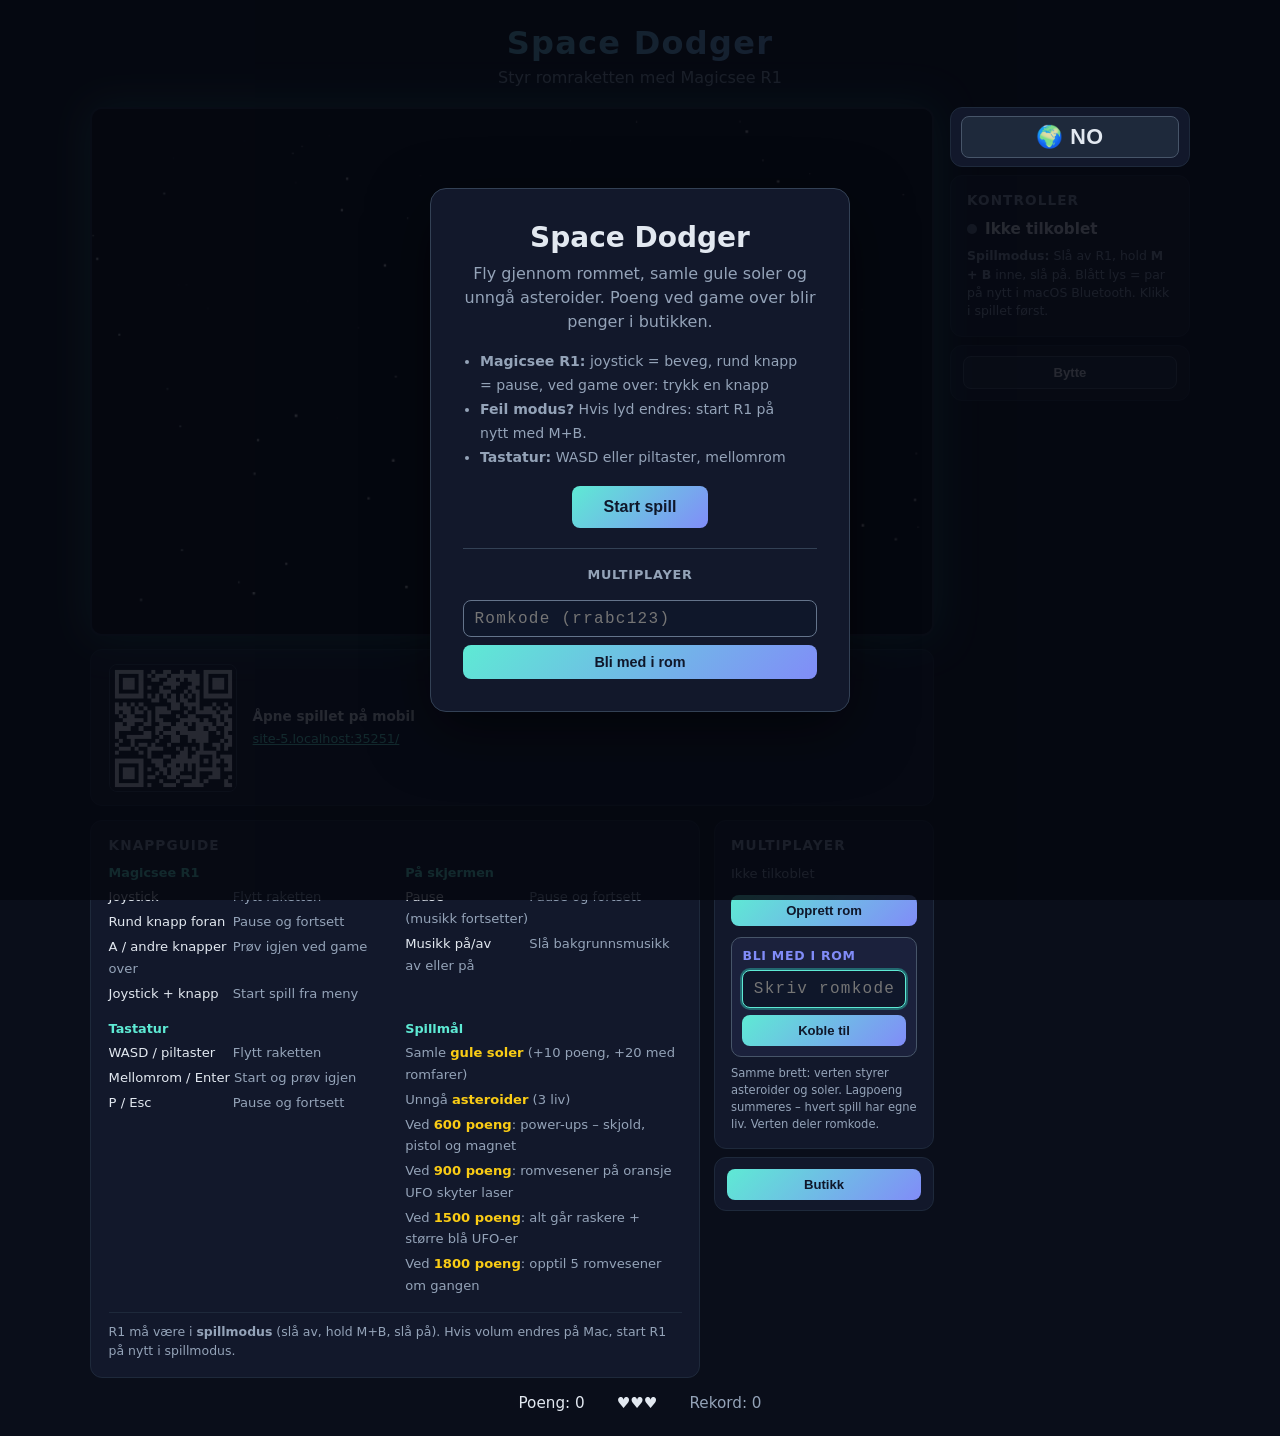
==== commit a0a9ec40: "Fix language switching by binding 🌍 in i18n.js with cache-busting. Old cached qr.js still opened a n" ====
--- a/index.html
+++ b/index.html
@@ -229,11 +229,11 @@
 
   <script src="vendor/qrcode.min.js"></script>
   <script src="vendor/peerjs.min.js"></script>
-  <script src="i18n.js"></script>
+  <script src="i18n.js?v=2"></script>
   <script src="audio.js"></script>
-  <script src="qr.js"></script>
+  <script src="qr.js?v=2"></script>
   <script src="multiplayer.js"></script>
-  <script src="shop.js?v=i18n"></script>
-  <script src="game.js?v=i18n"></script>
+  <script src="shop.js?v=i18n2"></script>
+  <script src="game.js?v=i18n2"></script>
 </body>
 </html>
--- a/style.css
+++ b/style.css
@@ -703,14 +703,20 @@
 }
 
 .globe-panel {
+  position: relative;
+  z-index: 20;
   padding: 0.5rem 0.65rem;
+  pointer-events: auto;
 }
 
 .globe-btn {
   width: 100%;
-  font-size: 1.5rem;
+  font-size: 1.35rem;
   line-height: 1.2;
   padding: 0.45rem 0.5rem;
+  letter-spacing: 0.02em;
+  pointer-events: auto;
+  cursor: pointer;
 }
 
 .touch-swap-panel {
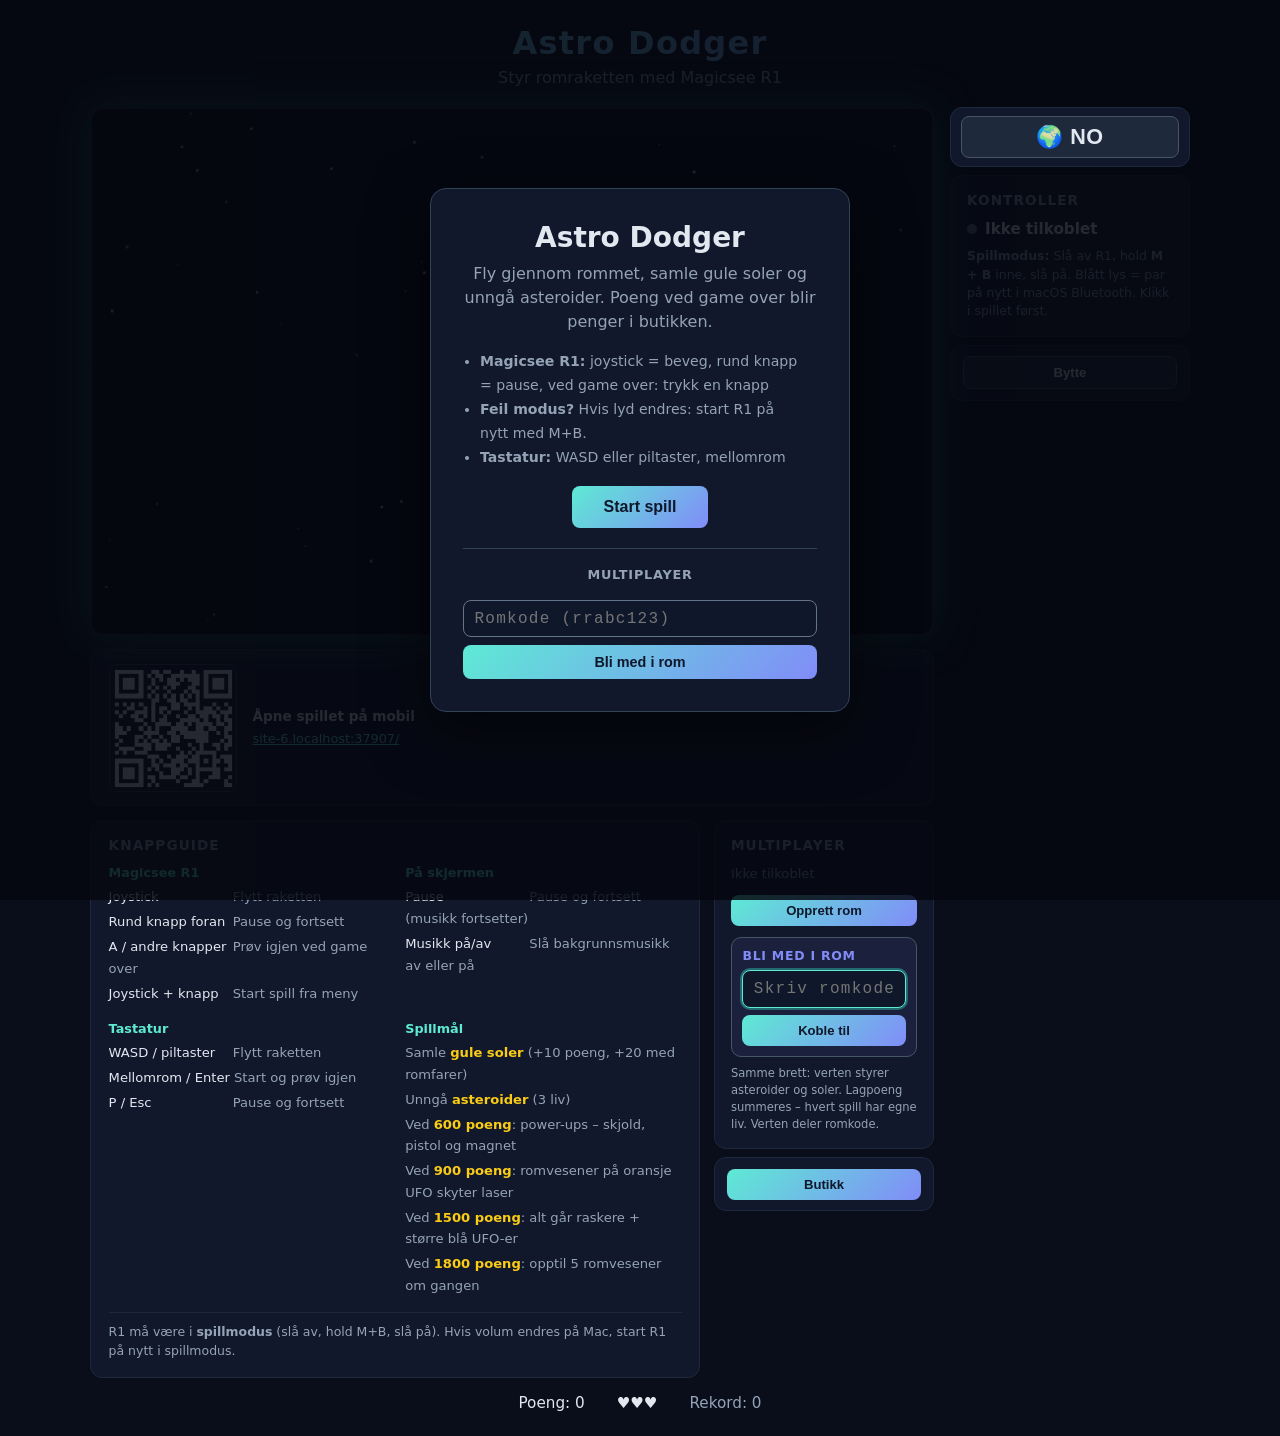
==== commit e61e1f6e: "Rename the game to Astro Dodger across app and website branding. Keeps GitHub/Pages URLs and save ke" ====
--- a/index.html
+++ b/index.html
@@ -3,13 +3,13 @@
 <head>
   <meta charset="UTF-8" />
   <meta name="viewport" content="width=device-width, initial-scale=1.0" />
-  <title data-i18n="docTitle">Space Dodger – Magicsee R1</title>
+  <title data-i18n="docTitle">Astro Dodger – Magicsee R1</title>
   <link rel="stylesheet" href="style.css" />
 </head>
 <body>
   <div id="app">
     <header>
-      <h1>Space Dodger</h1>
+      <h1>Astro Dodger</h1>
       <p class="tagline" data-i18n="tagline">Styr romraketten med Magicsee R1</p>
     </header>
 
@@ -194,7 +194,7 @@
 
     <div id="overlay" class="overlay">
       <div class="card">
-        <h2 id="overlay-title">Space Dodger</h2>
+        <h2 id="overlay-title">Astro Dodger</h2>
         <p id="overlay-text" data-i18n="overlayMenu">
           Fly gjennom rommet, samle gule soler og unngå asteroider. Poeng ved game over blir penger i butikken.
         </p>
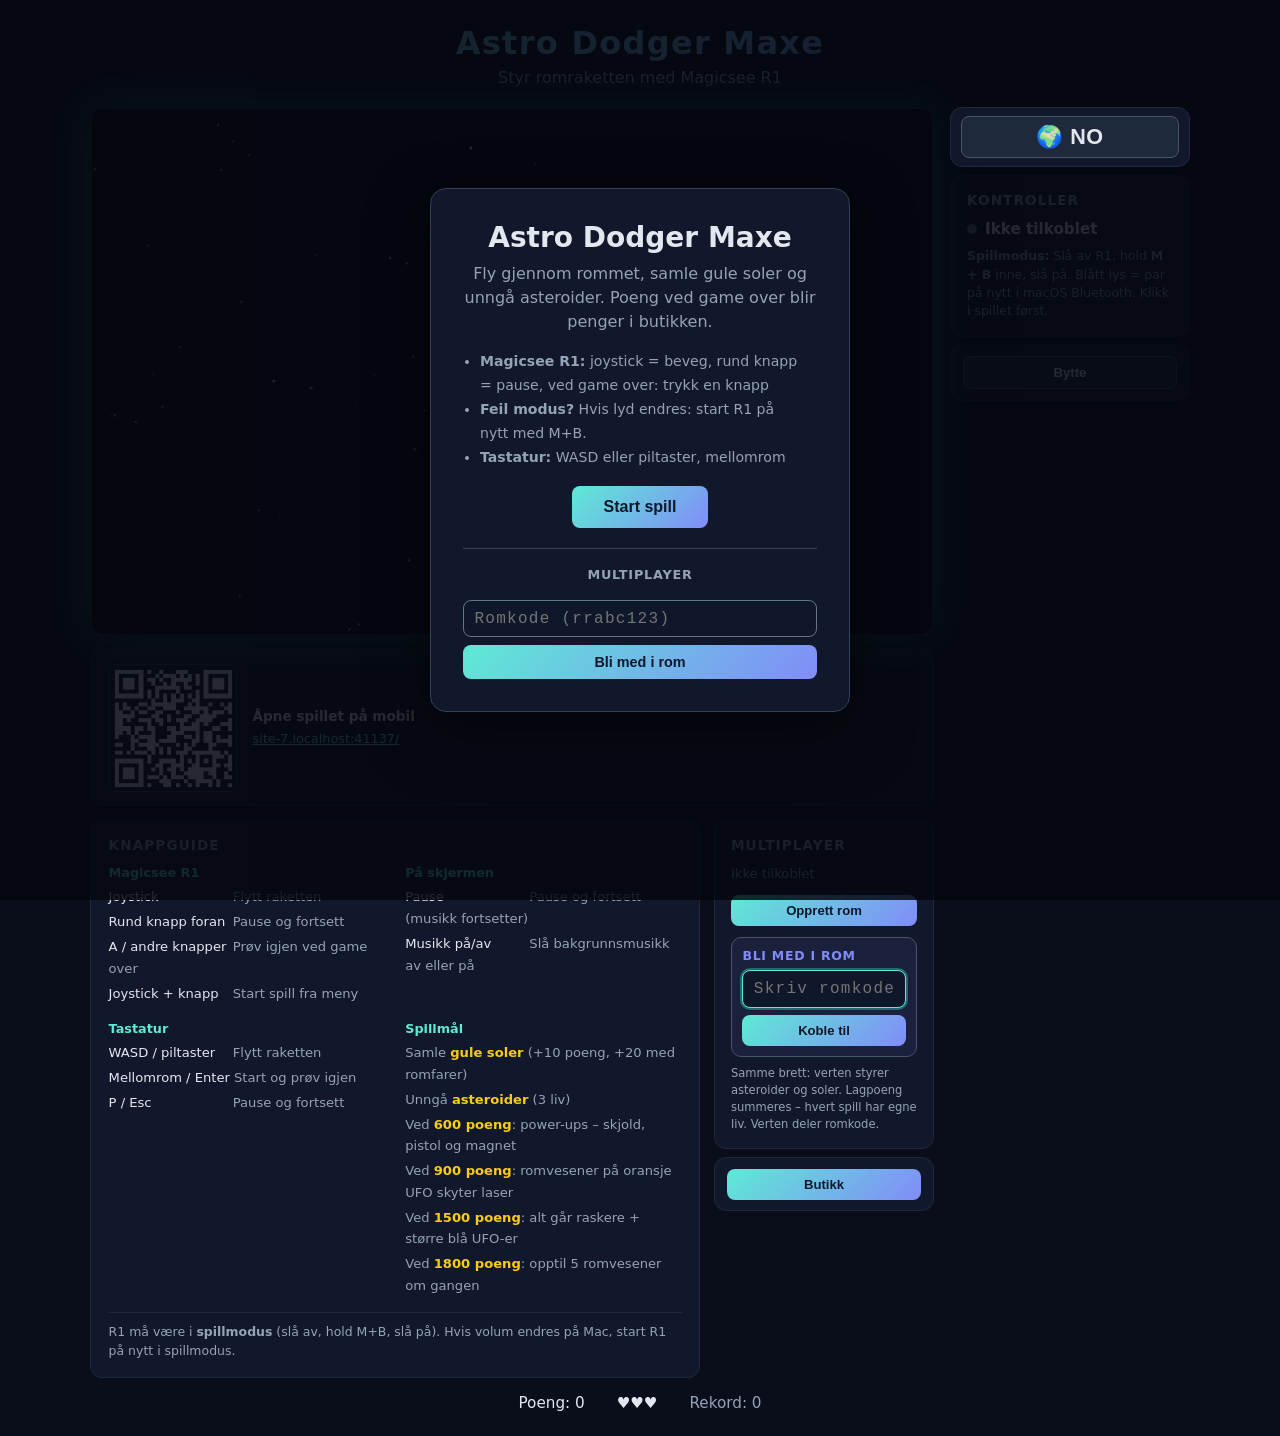
==== commit 7e9a98c5: "Rename remaining Astro Dodger branding to Astro Dodger Maxe. Co-authored-by: Cursor <cursoragent@cur" ====
--- a/index.html
+++ b/index.html
@@ -3,13 +3,13 @@
 <head>
   <meta charset="UTF-8" />
   <meta name="viewport" content="width=device-width, initial-scale=1.0" />
-  <title data-i18n="docTitle">Astro Dodger – Magicsee R1</title>
+  <title data-i18n="docTitle">Astro Dodger Maxe – Magicsee R1</title>
   <link rel="stylesheet" href="style.css" />
 </head>
 <body>
   <div id="app">
     <header>
-      <h1>Astro Dodger</h1>
+      <h1>Astro Dodger Maxe</h1>
       <p class="tagline" data-i18n="tagline">Styr romraketten med Magicsee R1</p>
     </header>
 
@@ -194,7 +194,7 @@
 
     <div id="overlay" class="overlay">
       <div class="card">
-        <h2 id="overlay-title">Astro Dodger</h2>
+        <h2 id="overlay-title">Astro Dodger Maxe</h2>
         <p id="overlay-text" data-i18n="overlayMenu">
           Fly gjennom rommet, samle gule soler og unngå asteroider. Poeng ved game over blir penger i butikken.
         </p>
